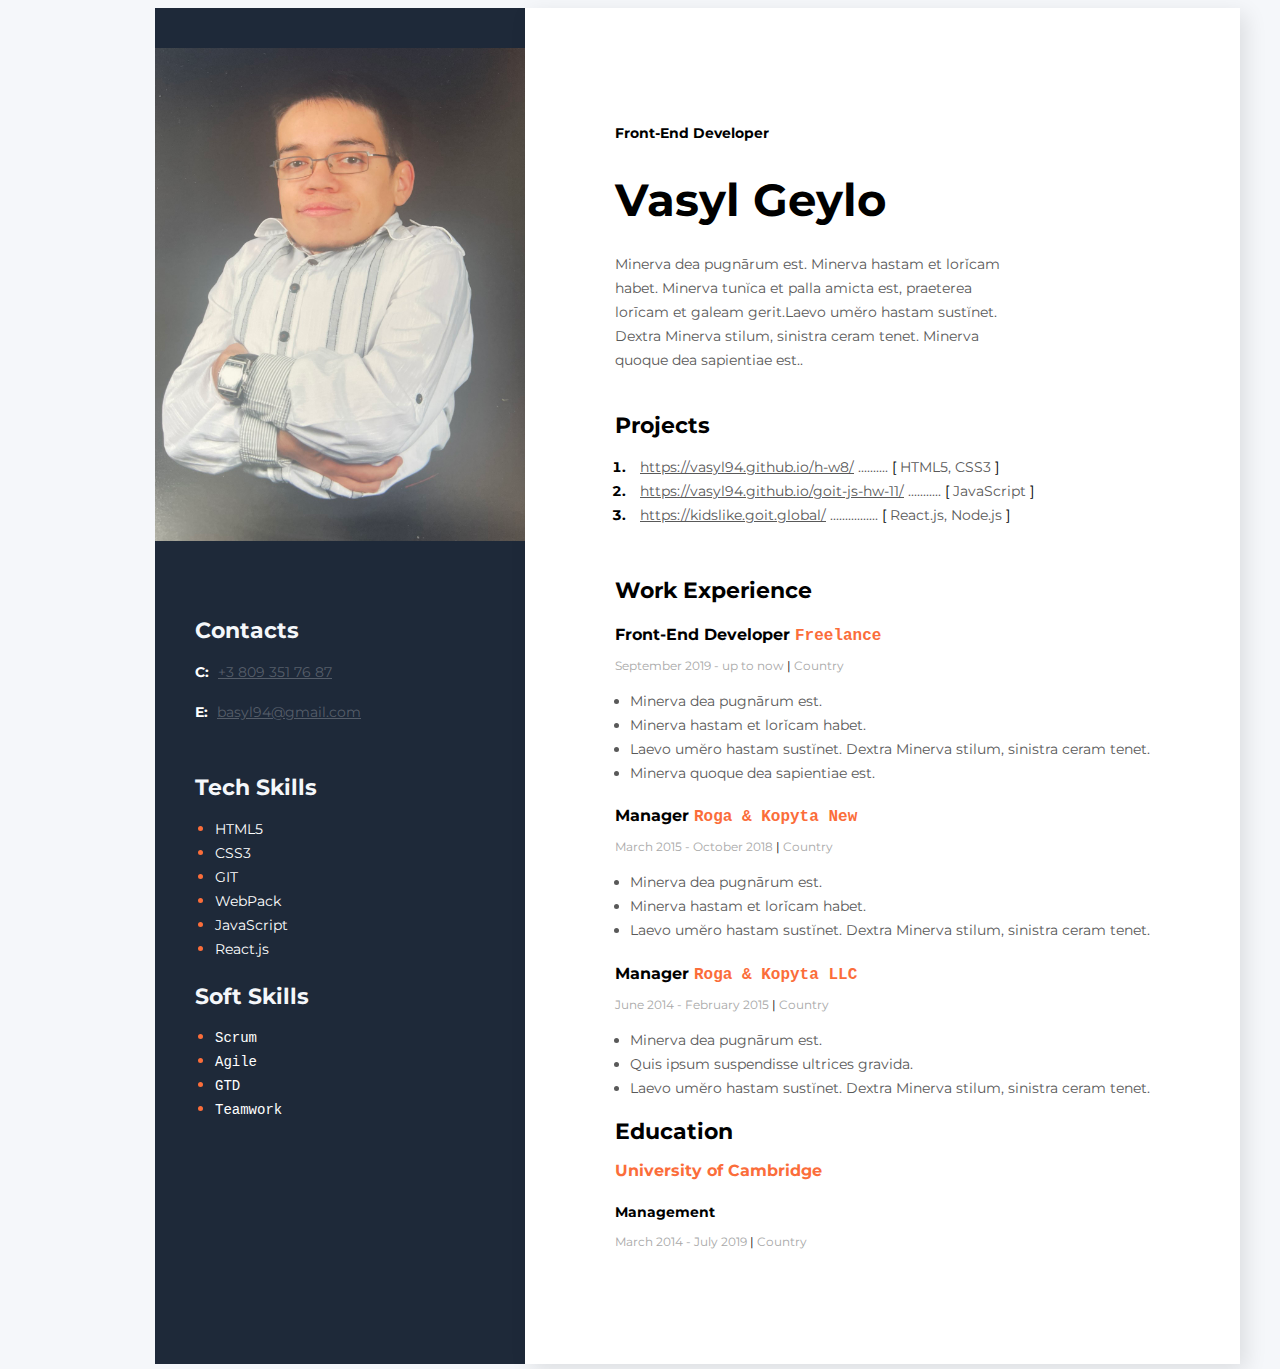
==== index.html @ 0d793c16 "1" ====
<!DOCTYPE html>
<html lang="en">
<head>
    <meta charset="UTF-8">
    <meta http-equiv="X-UA-Compatible" content="IE=edge">
    <meta name="viewport" content="width=device-width, initial-scale=1.0">
    <link rel="preconnect" href="https://fonts.googleapis.com">
    <link rel="preconnect" href="https://fonts.gstatic.com" crossorigin>
    <link href="https://fonts.googleapis.com/css2?family=Montserrat:ital,wght@0,700;1,400&display=swap" rel="stylesheet">
    <link rel="stylesheet" href="./css/styles.css">
    <title>Resume</title>
</head>
<body>
    <!--Main-->
    <div class="main">
        <!--Main ,content-->
        <div class="main-content">
            <!--aboud user-->
            <div class="aboud">
                <h2 class="aboud-position">Front-End Developer</h2>
        
                <h1 class="about-name">Vasyl Geylo</h1>
                <p class="about-description">
                    Minerva dea pugnārum est. Minerva hastam et lorǐcam habet. Minerva tunĭca et palla amicta est,
                    praeterea lorīcam et galeam gerit.Laevo umĕro hastam sustĭnet. 
                    Dextra Minerva stilum, sinistra ceram tenet. Minerva quoque dea sapientiae est..
                </p>
                 
            </div>
            <!--Projects-->
          <div class="Projects">
            <h3 class="ttitle">
                Projects
            </h3>
            <ol class="projects-list">
            <li class="projects-itme">
                <span class="projects">
                    <a href="https://vasyl94.github.io/h-w8/" class="projects-link">https://vasyl94.github.io/h-w8/</a>
                    ..........
                     <span class="projec-bracket">[</span> HTML5, CSS3  <span class="projec-bracket">]</span>    
                </span>
               
            </li>
            <li class="projects-itme">
                <span class="projects">
                    <a href="https://vasyl94.github.io/goit-js-hw-11/" class="projects-link">https://vasyl94.github.io/goit-js-hw-11/</a>
                ........... 
                <span class="projec-bracket">[</span> JavaScript <span class="projec-bracket">]</span>
                </span>
               
            </li>
            <li class="projects-itme">
                <span class="projects">
                    <a href="https://kidslike.goit.global/" class="projects-link">https://kidslike.goit.global/</a>
                    ................  
                    <span class="projec-bracket">[</span> React.js, Node.js <span class="projec-bracket">]</span>  
                </span>
                
            </li>
            </ol>
          </div>
          <!--Work--> 
          <div class="work">
            <h3 class="ttitle"> Work Experience</h3>
            <!--company 1-->
            <div>
             <h4 class="work-position">Front-End Developer <samp class="organization">Freelance</samp> </h4>
                <p class="period">September 2019 - up to now <span class="line">|</span>     Country</p>
                <ul class="work-list">
                    <li class="work-list-item">Minerva dea pugnārum est. </li>
                    <li class="work-list-item">Minerva hastam et lorǐcam habet.</li>
                    <li class="work-list-item">Laevo umĕro hastam sustĭnet. Dextra Minerva stilum, sinistra ceram tenet.</li>
                    <li class="work-list-item">Minerva quoque dea sapientiae est. </li>
                </ul>
            </div>
            <!--Company 2-->  
          <h4 class="work-position">Manager  <samp class="organization">Roga & Kopyta New</samp></h4>
          <p class="period">March 2015 - October 2018  <span class="line">|</span>  Country</p>
          <ul class="work-list">
              <li class="work-list-item">Minerva dea pugnārum est. 
            </li>
              <li class="work-list-item">Minerva hastam et lorǐcam habet.</li>
              <li class="work-list-item">Laevo umĕro hastam sustĭnet. Dextra Minerva stilum, sinistra ceram tenet.</li>
          </ul>
        <!--Company 3-->   
      <h4 class="work-position">Manager  <samp class="organization">Roga & Kopyta LLC</samp> </h4>
      <p class="period">June 2014 - February 2015 <span class="line">|</span>  Country</p>
      <ul class="work-list">
          <li class="work-list-item">Minerva dea pugnārum est.  
        </li>
          <li class="work-list-item">Quis ipsum suspendisse ultrices gravida.</li>
          <li class="work-list-item">Laevo umĕro hastam sustĭnet. Dextra Minerva stilum, sinistra ceram tenet.</li>
      </ul> 
    </div>
        <!--Education-->
        <div class="education">
        <h2 class="ttitle">Education</h2>
        <h3 class="abot-name2">University of Cambridge</h3>
        <h5 class="about-name3">Management</h5>
        <p class="period">March 2014 - July 2019  <span class="line">|</span>  Country</p>
      </div>
        </div>
        <!--Sidebar-->
        <aside class="sidebar">
           <img src="img/Foto.jpg" alt="user photo" class="photo">
            <!--Conact-->
            <div class="contact">
                <h3 class="sidebar-titel">Contacts</h3>
                <div>
                    <p>
                    <span class="contact-type">C:</span>
                     <a href="tel+3 809 351 76 87" class="contact-link">+3 809 351 76 87</a> 

                    </p>
                   <p>
                    <span class="contact-type">Е:</span>
                     <a href="mailto:basyl94@gmail.com" class="contact-link">basyl94@gmail.com</a>
                    
                </div>
            
            </div>
            <!--Tech skills-->
            <div class=" tech-skills">
                <h3 class="sidebar-titel">Tech Skills</h3>
                <ul class="tech-skills-list">
                    <li class="tech-skills-item"> <span class="tech-skills-text">HTML5</span> </li>
                    <li class="tech-skills-item"><span class="tech-skills-text">CSS3</span>  </li>
                    <li class="tech-skills-item"><span class="tech-skills-text">GIT</span>  </li>
                    <li class="tech-skills-item"><span class="tech-skills-text">WebPack</span>  </li>
                    <li class="tech-skills-item"><span class="tech-skills-text">JavaScript</span>  </li>
                    <li class="tech-skills-item"><span class="tech-skills-text">React.js</span>  </li>
                
                </ul>
            </div>
            <!--Soft Skills-->
            <div class="soft-skills">
                <h3 class="sidebar-titel ">Soft Skills</h3>
                <ul class="soft-skills-list">
                    <li class="soft-skills-item"> <samp class="soft-skills-text">Scrum</samp> </li>
                    <li class="soft-skills-item"> <samp class="soft-skills-text">Agile</samp> </li>
                    <li class="soft-skills-item"><samp class="soft-skills-text">GTD</samp>  </li>
                    <li class="soft-skills-item"><samp class="soft-skills-text">Teamwork</samp>  </li>
            
                </ul>
            </div>
        </aside>
    </div>
</body>

</html>
---- css/styles.css ----
body{
  font-family: 'Montserrat', sans-serif;
  background-color: #F5F7FA;
}
/* main styles */
.main{
  display: flex;
  flex-direction: row-reverse;
   width: 1200px;
  margin: 0 auto;
}
.main-content{
  background-color: #FFFFFF;
  box-shadow: 6px 6px 20px rgba(0, 0, 0, 0.1);
  padding: 105px 90px;

}




.aboud{
  margin-bottom: 40px;
  
}
.aboud-position{ font-style: normal;
  font-weight: 700;
  font-size: 14px;
  line-height: 17px;
  color: #000000;
  margin-bottom: 20px;
  }
.about-name{ font-style: normal;
  font-weight: 700;
  font-size: 45px;
  line-height: 55px;
  color: #000000;
  margin-bottom: 25px;
  }

.about-description{font-style: normal;
  font-weight: 400;
  font-size: 14px;
  line-height: 24px;
  color: #595959;
  width: 400px;
  }

.Projects {
  margin-bottom: 50px;
  

}
.ttitle{
  font-style: normal;
  font-weight: 700;
  font-size: 22px;
  line-height: 27px;
  color: #000000;
  margin-bottom: 10px;
 
}
.projects-list{
  padding: 0;
  margin-left: 15px;
}
.projects-itme{
  font-style: normal;
font-weight: 700;
font-size: 14px;
line-height: 24px;
color: #000000;

}
.projects, .projects-link{
  font-style: normal;
font-weight: 400;
font-size: 14px;
line-height: 24px;
color: #595959;
}
.projects-link{
  margin-left: 10px;
}

.projec-bracket{
  font-style: normal;
font-weight: 400;
font-size: 14px;
line-height: 24px;
color: #000000;
}
/* work styles */
.work{
 
}
.work-position{
  font-style: normal;
font-weight: 700;
font-size: 16px;
line-height: 20px;
color: #000000;
margin-bottom: 10px;
}

.organization{
  font-style: normal;
font-weight: 700;
font-size: 16px;
line-height: 20px;
color: #FB6D3A;
}
.period{
  font-style: normal;
font-weight: 400;
font-size: 12px;
line-height: 15px;
color: #A8A8A8;
margin-bottom: 10px;
}
.line{
  font-style: normal;
font-weight: 400;
font-size: 12px;
line-height: 15px;
color: #000000;
}
.work-list{
  padding: 0;
  margin-left: 15px;
}
.work-list-item{
  font-style: normal;
font-weight: 400;
font-size: 14px;
line-height: 24px;
color: #595959;

}

/* education styles */
.education{
}

.abot-name2{font-style: normal;
  font-weight: 700;
  font-size: 16px;
  line-height: 20px;
  color: #FB6D3A;
  margin-bottom: 11px;
  }
.about-name3{
  font-style: normal;
font-weight: 700;
font-size: 14px;
line-height: 17px;
color: #000000;
margin-bottom: 13px;
}


/* sidebar styles */
.sidebar{
  background-color: #1E2939;
  padding-top: 40px;
  width: 370px;
}

.photo{
  width: 370px;
  margin-bottom: 50px;
}
.contact,
.tech-skills
{
  margin-left: 40px;
}
.contact{
  margin-bottom: 50px;
}

.sidebar-titel{
  color: #F5F7FA;
  font-style: normal;
  font-weight: 700;
  font-size: 22px;
  line-height: 27px;
  margin-bottom: 10px;
}
.contact-type{
font-style: normal;
font-weight: 700;
font-size: 14px;
line-height: 24px;
color: #FFFFFF;
margin-right: 5px;
}
.contact-link{
font-style: normal;
font-weight: 400;
font-size: 14px;
line-height: 24px;
color: #565e6a;
}

.tech-skills-list{
  color: #FFFFFF;
  padding: 0px;
  margin-left: 20px;
}
.tech-skills-item{
  color: #FB6D3A;
}
.tech-skills-text{
  color: #FFFFFF;
  font-style: normal;
  font-weight: 400;
  font-size: 14px;
  line-height: 24px;
}

.soft-skills{
  margin-left: 40px;
}

.soft-skills-list{
  color: #FFFFFF;
  padding: 0px;
  margin-left: 20px;
}
.soft-skills-item{
  color: #FB6D3A;
}
.soft-skills-text{
  color: #FFFFFF;
  font-style: normal;
  font-weight: 400;
  font-size: 14px;
  line-height: 24px;
}
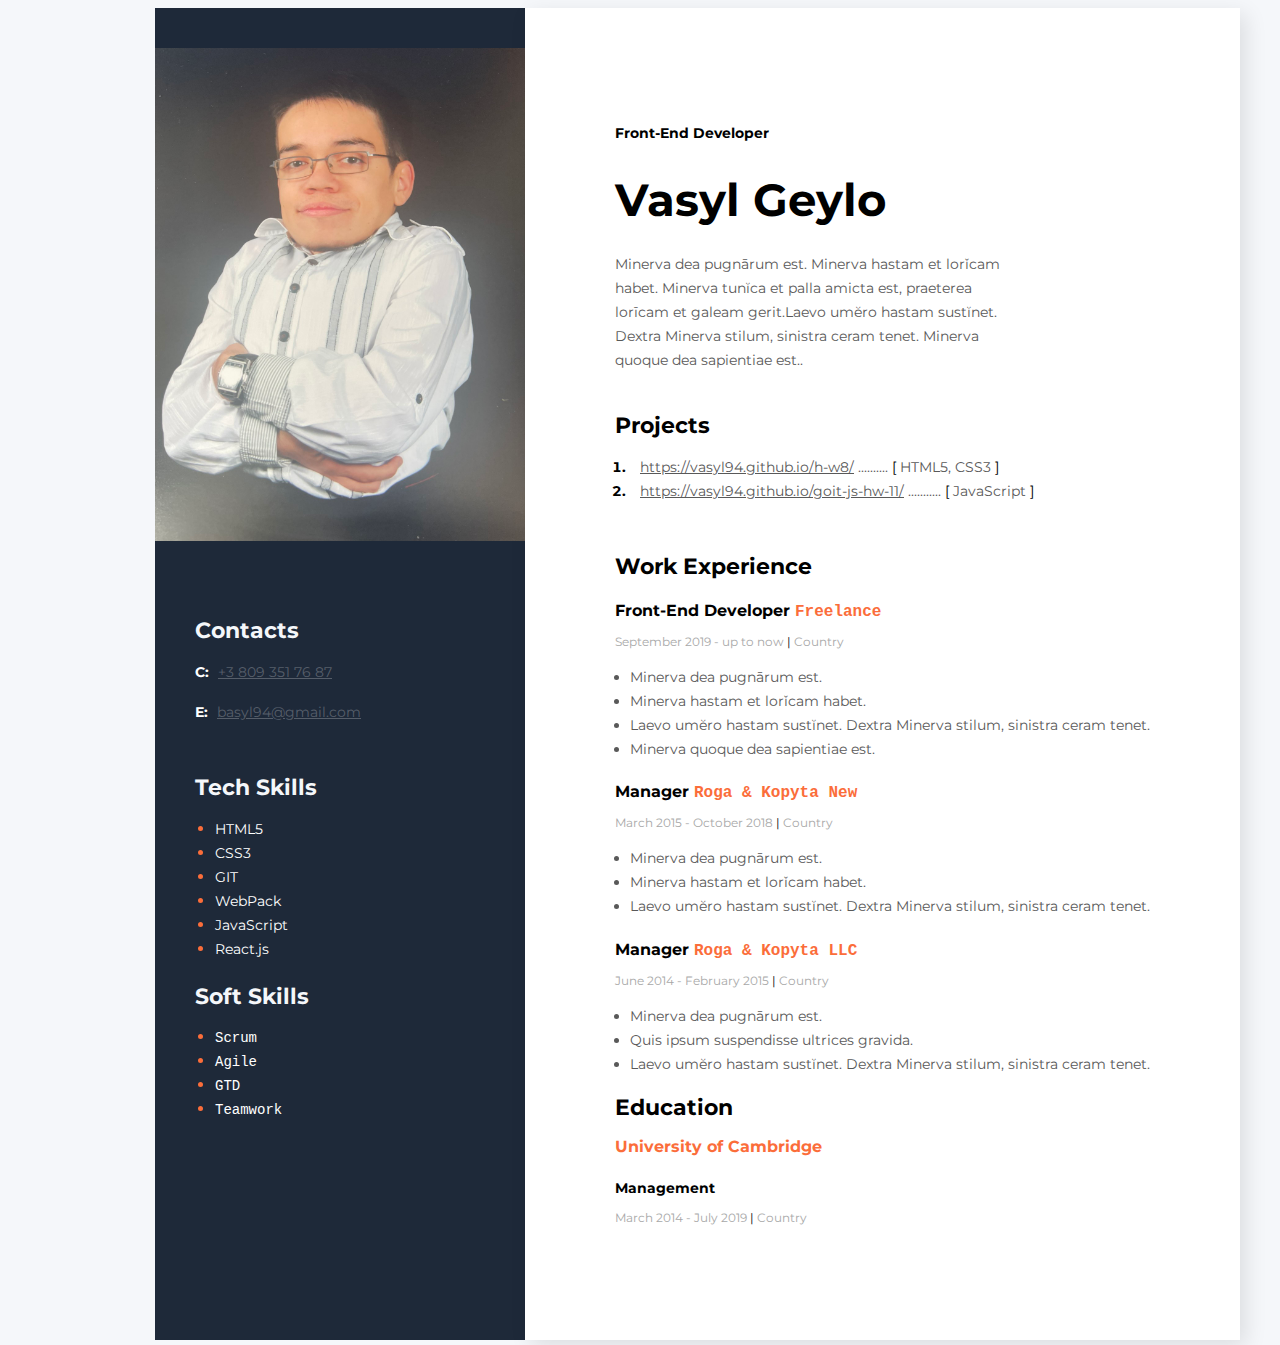
==== commit 29f973e2: "1" ====
--- a/index.html
+++ b/index.html
@@ -48,14 +48,6 @@
                 <span class="projec-bracket">[</span> JavaScript <span class="projec-bracket">]</span>
                 </span>
                
-            </li>
-            <li class="projects-itme">
-                <span class="projects">
-                    <a href="https://kidslike.goit.global/" class="projects-link">https://kidslike.goit.global/</a>
-                    ................  
-                    <span class="projec-bracket">[</span> React.js, Node.js <span class="projec-bracket">]</span>  
-                </span>
-                
             </li>
             </ol>
           </div>
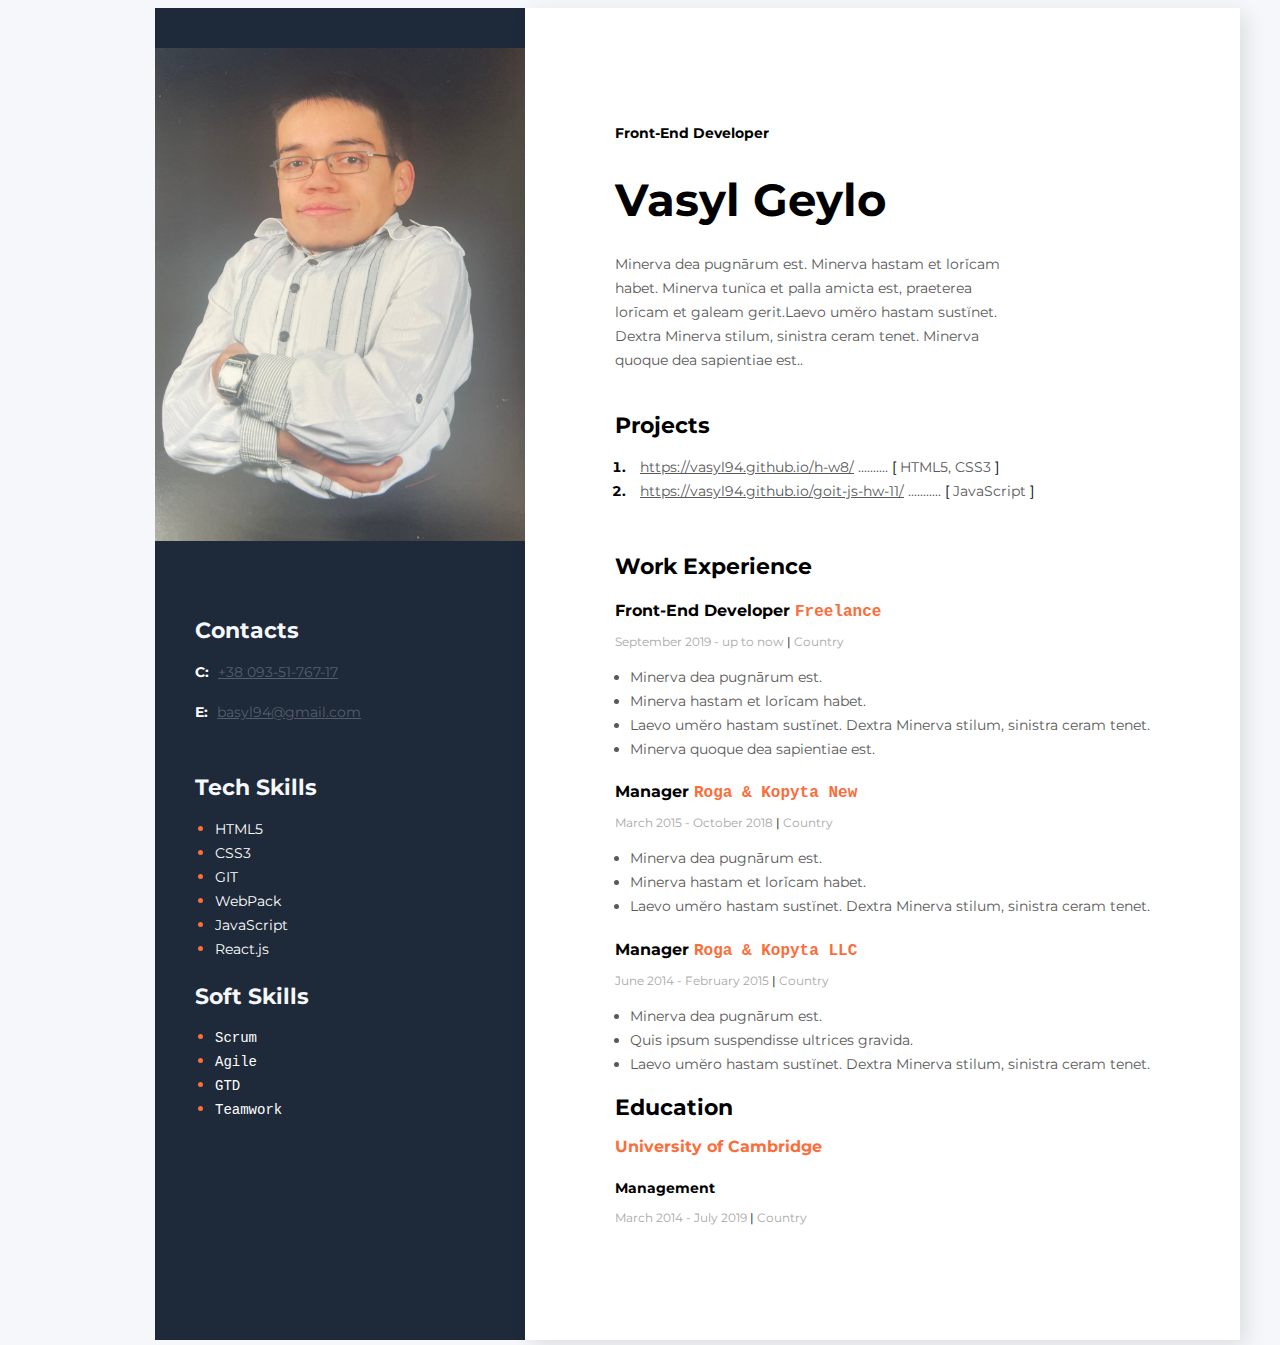
==== commit ea37ab6b: "1" ====
--- a/index.html
+++ b/index.html
@@ -101,7 +101,7 @@
                 <div>
                     <p>
                     <span class="contact-type">C:</span>
-                     <a href="tel+3 809 351 76 87" class="contact-link">+3 809 351 76 87</a> 
+                     <a href="tel+38 093-51-767-17" class="contact-link">+38 093-51-767-17</a> 
 
                     </p>
                    <p>
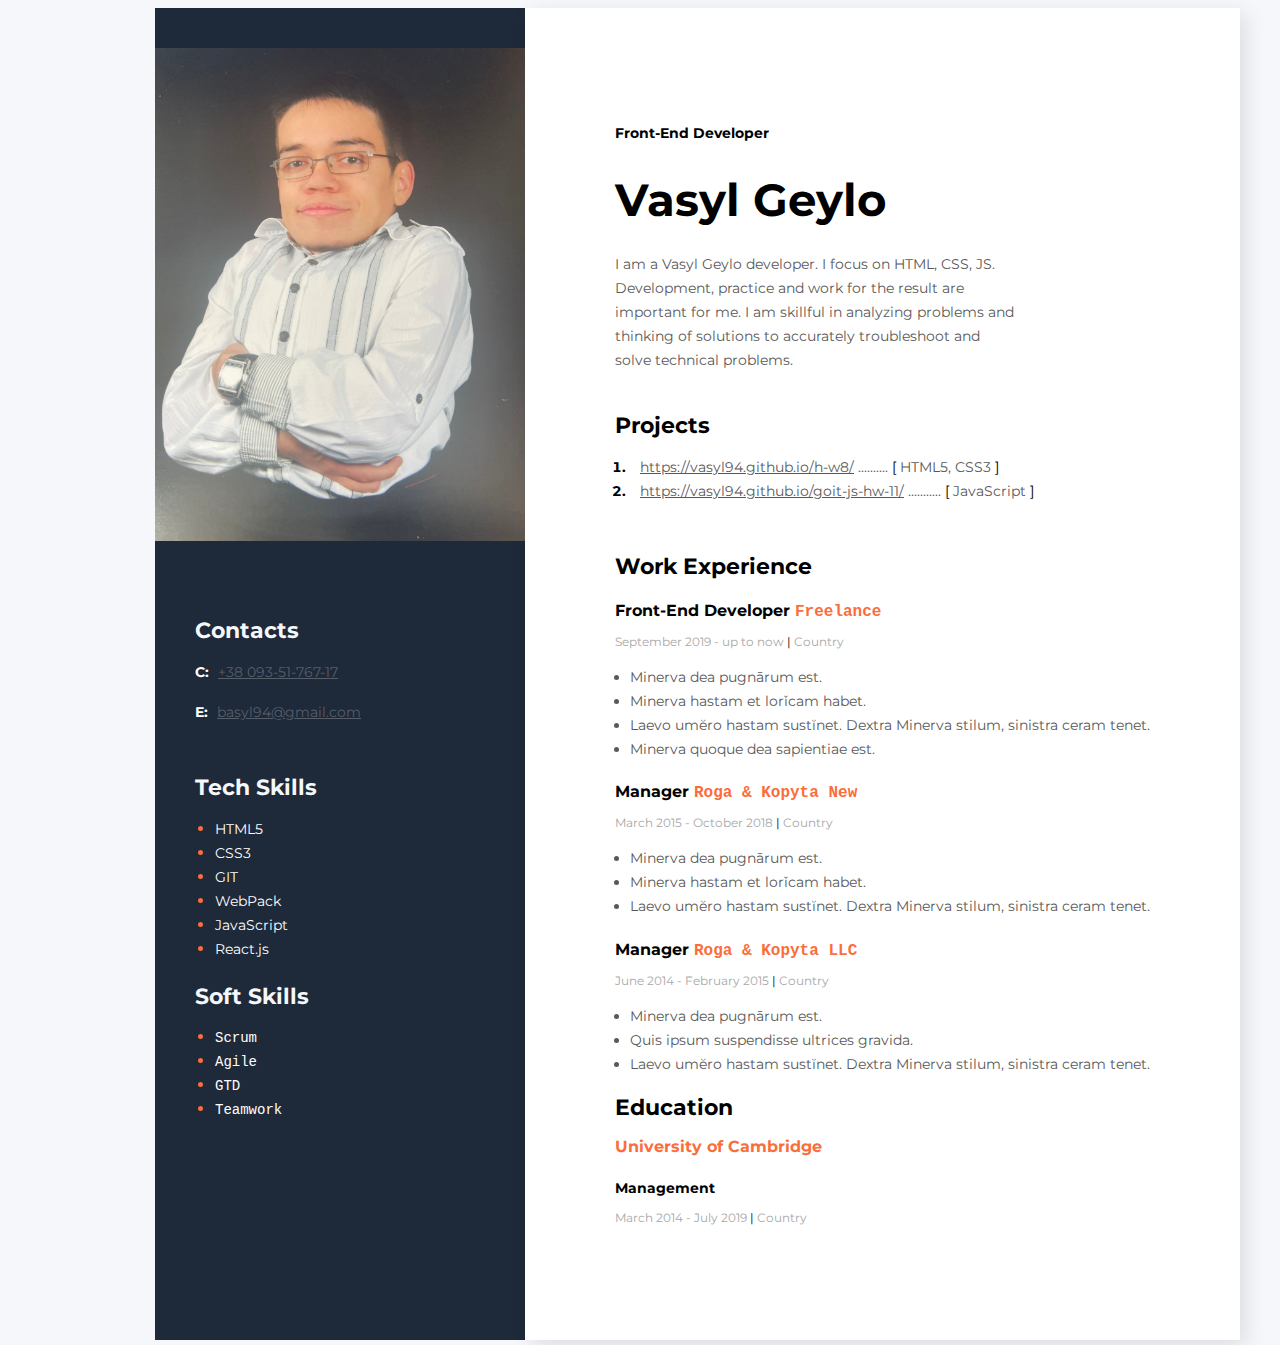
==== commit 7e7e186d: "1" ====
--- a/index.html
+++ b/index.html
@@ -21,9 +21,12 @@
         
                 <h1 class="about-name">Vasyl Geylo</h1>
                 <p class="about-description">
-                    Minerva dea pugnārum est. Minerva hastam et lorǐcam habet. Minerva tunĭca et palla amicta est,
-                    praeterea lorīcam et galeam gerit.Laevo umĕro hastam sustĭnet. 
-                    Dextra Minerva stilum, sinistra ceram tenet. Minerva quoque dea sapientiae est..
+                    I am a Vasyl Geylo developer. I focus on
+                   HTML, CSS, JS. Development,
+                   practice and work for the result are important for
+                   me. I am skillful in analyzing problems and
+                   thinking of solutions to accurately troubleshoot
+                   and solve technical problems.
                 </p>
                  
             </div>
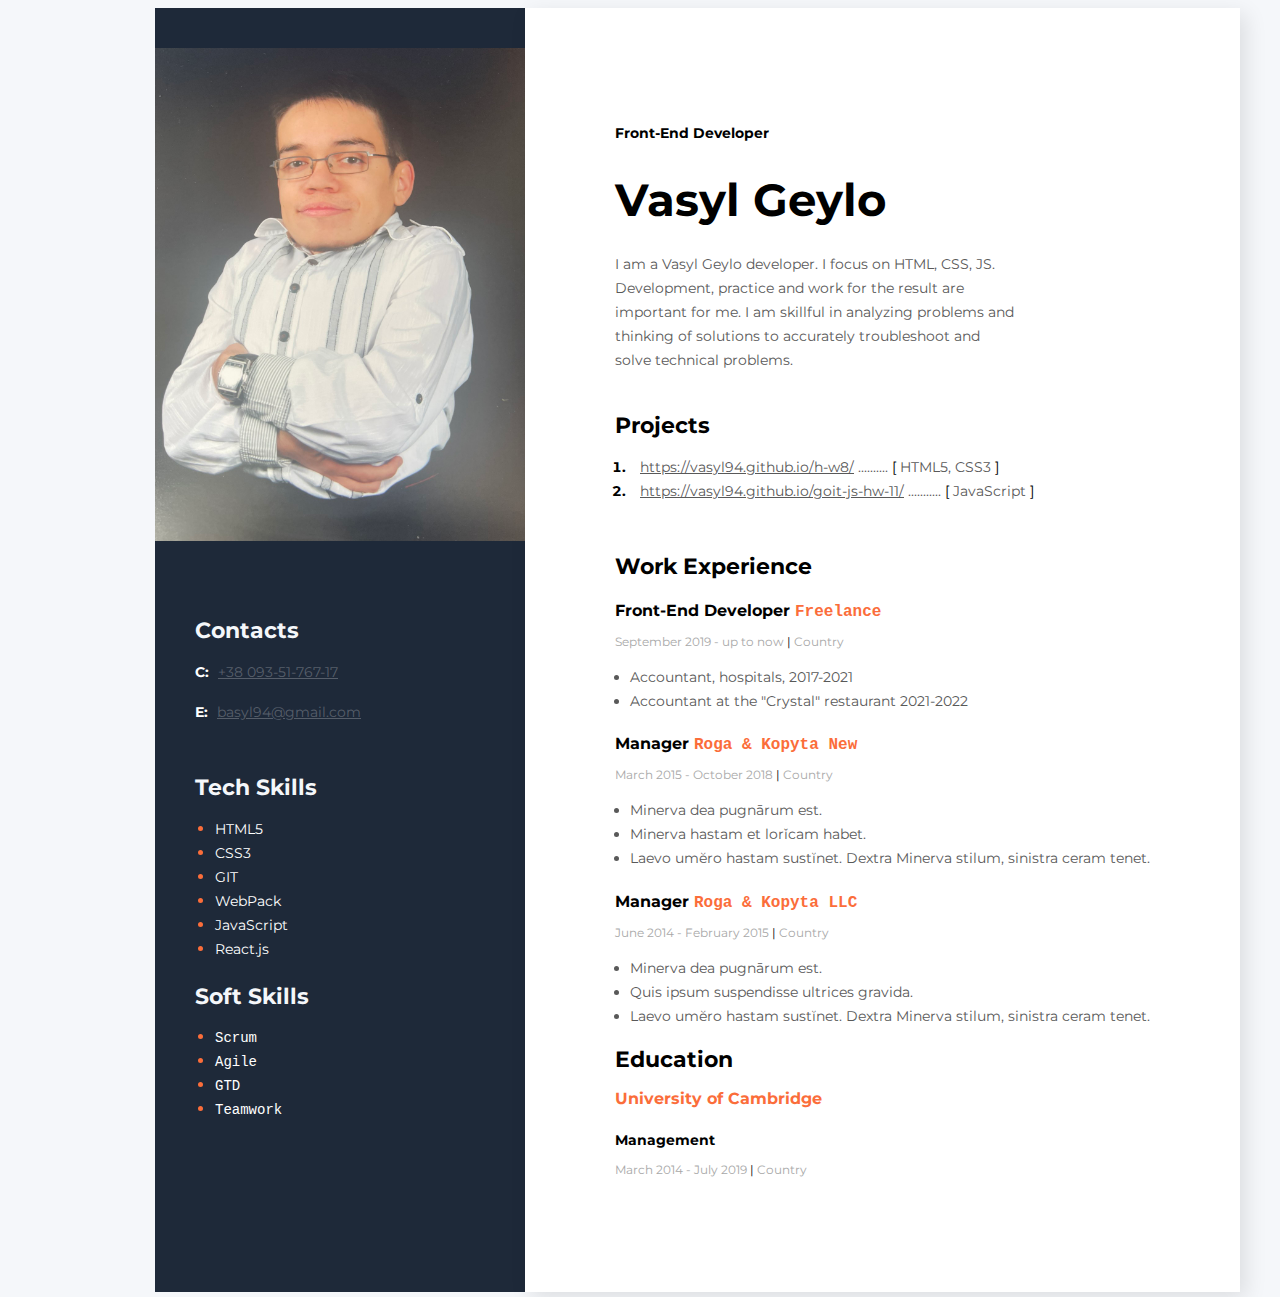
==== commit 932f178d: "1" ====
--- a/index.html
+++ b/index.html
@@ -62,10 +62,10 @@
              <h4 class="work-position">Front-End Developer <samp class="organization">Freelance</samp> </h4>
                 <p class="period">September 2019 - up to now <span class="line">|</span>     Country</p>
                 <ul class="work-list">
-                    <li class="work-list-item">Minerva dea pugnārum est. </li>
-                    <li class="work-list-item">Minerva hastam et lorǐcam habet.</li>
-                    <li class="work-list-item">Laevo umĕro hastam sustĭnet. Dextra Minerva stilum, sinistra ceram tenet.</li>
-                    <li class="work-list-item">Minerva quoque dea sapientiae est. </li>
+                    <li class="work-list-item">Accountant, hospitals, 2017-2021
+                          </li>
+                    <li class="work-list-item">Accountant at the "Crystal" restaurant
+                        2021-2022</li>
                 </ul>
             </div>
             <!--Company 2-->  
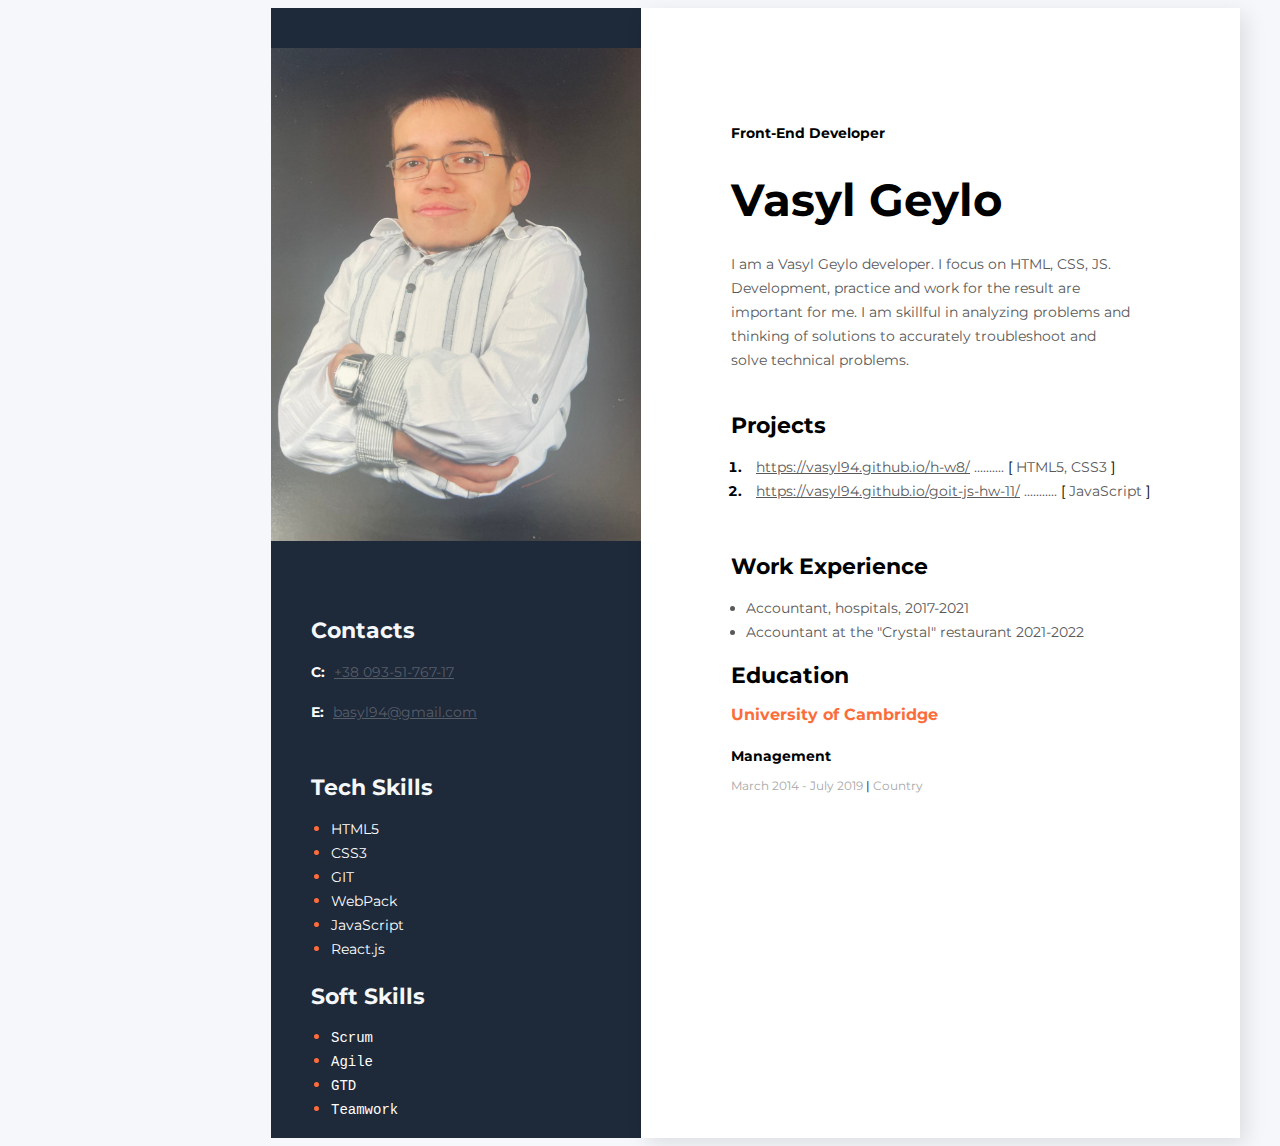
==== commit 17f627f8: "1" ====
--- a/index.html
+++ b/index.html
@@ -59,8 +59,6 @@
             <h3 class="ttitle"> Work Experience</h3>
             <!--company 1-->
             <div>
-             <h4 class="work-position">Front-End Developer <samp class="organization">Freelance</samp> </h4>
-                <p class="period">September 2019 - up to now <span class="line">|</span>     Country</p>
                 <ul class="work-list">
                     <li class="work-list-item">Accountant, hospitals, 2017-2021
                           </li>
@@ -68,24 +66,7 @@
                         2021-2022</li>
                 </ul>
             </div>
-            <!--Company 2-->  
-          <h4 class="work-position">Manager  <samp class="organization">Roga & Kopyta New</samp></h4>
-          <p class="period">March 2015 - October 2018  <span class="line">|</span>  Country</p>
-          <ul class="work-list">
-              <li class="work-list-item">Minerva dea pugnārum est. 
-            </li>
-              <li class="work-list-item">Minerva hastam et lorǐcam habet.</li>
-              <li class="work-list-item">Laevo umĕro hastam sustĭnet. Dextra Minerva stilum, sinistra ceram tenet.</li>
-          </ul>
-        <!--Company 3-->   
-      <h4 class="work-position">Manager  <samp class="organization">Roga & Kopyta LLC</samp> </h4>
-      <p class="period">June 2014 - February 2015 <span class="line">|</span>  Country</p>
-      <ul class="work-list">
-          <li class="work-list-item">Minerva dea pugnārum est.  
-        </li>
-          <li class="work-list-item">Quis ipsum suspendisse ultrices gravida.</li>
-          <li class="work-list-item">Laevo umĕro hastam sustĭnet. Dextra Minerva stilum, sinistra ceram tenet.</li>
-      </ul> 
+            
     </div>
         <!--Education-->
         <div class="education">
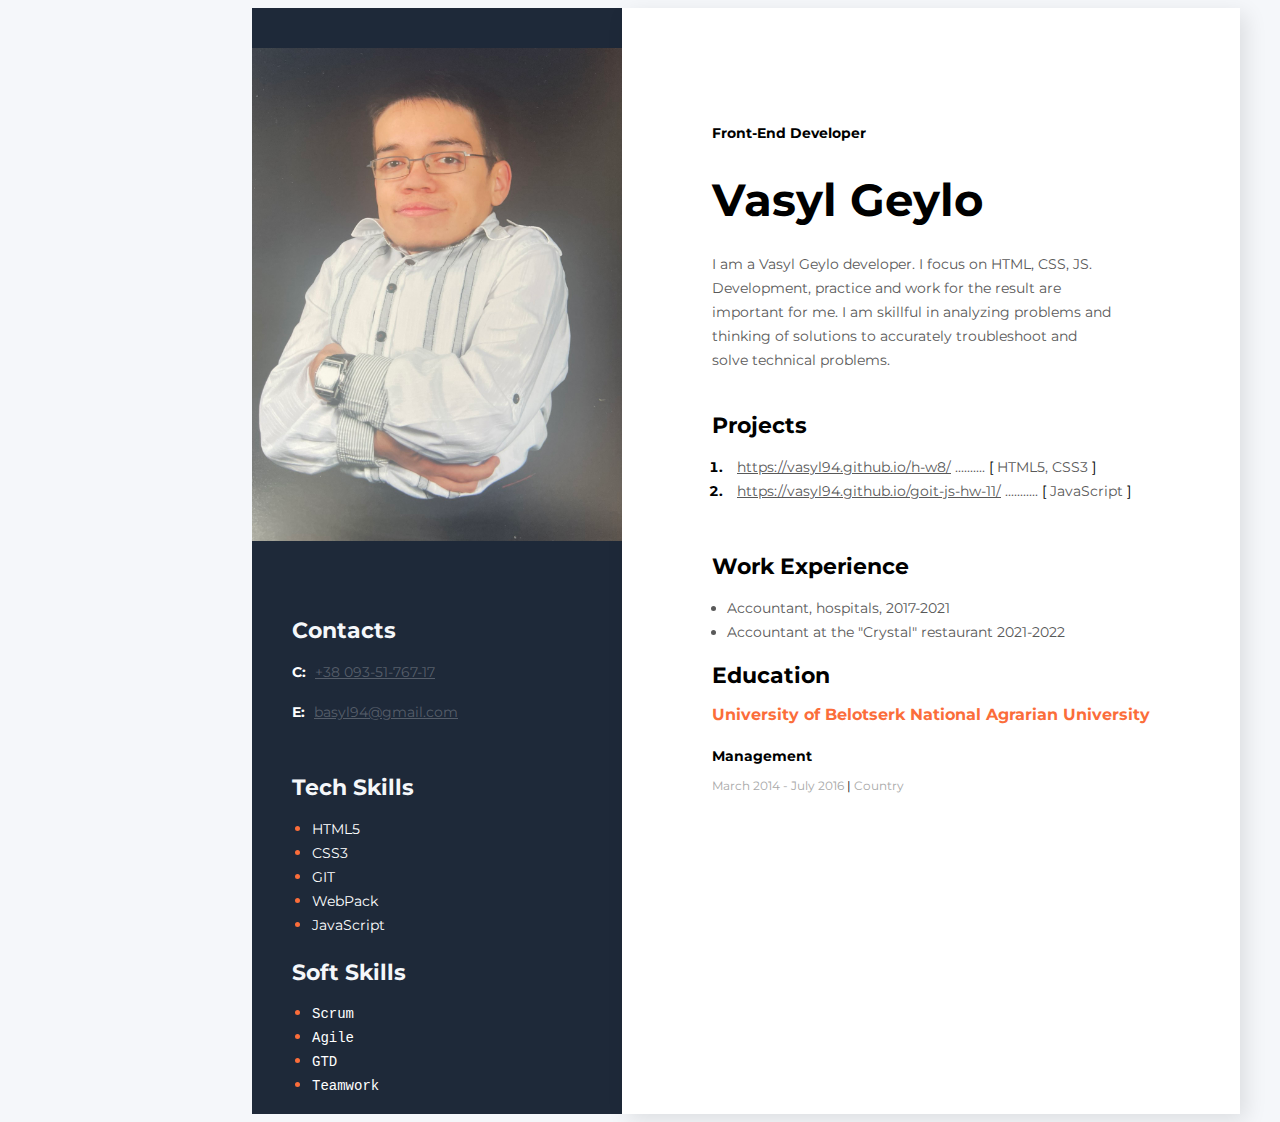
==== commit 91b30e90: "1" ====
--- a/index.html
+++ b/index.html
@@ -71,9 +71,9 @@
         <!--Education-->
         <div class="education">
         <h2 class="ttitle">Education</h2>
-        <h3 class="abot-name2">University of Cambridge</h3>
+        <h3 class="abot-name2">University of Belotserk National Agrarian University</h3>
         <h5 class="about-name3">Management</h5>
-        <p class="period">March 2014 - July 2019  <span class="line">|</span>  Country</p>
+        <p class="period">March 2014 - July 2016  <span class="line">|</span>  Country</p>
       </div>
         </div>
         <!--Sidebar-->
@@ -104,7 +104,6 @@
                     <li class="tech-skills-item"><span class="tech-skills-text">GIT</span>  </li>
                     <li class="tech-skills-item"><span class="tech-skills-text">WebPack</span>  </li>
                     <li class="tech-skills-item"><span class="tech-skills-text">JavaScript</span>  </li>
-                    <li class="tech-skills-item"><span class="tech-skills-text">React.js</span>  </li>
                 
                 </ul>
             </div>
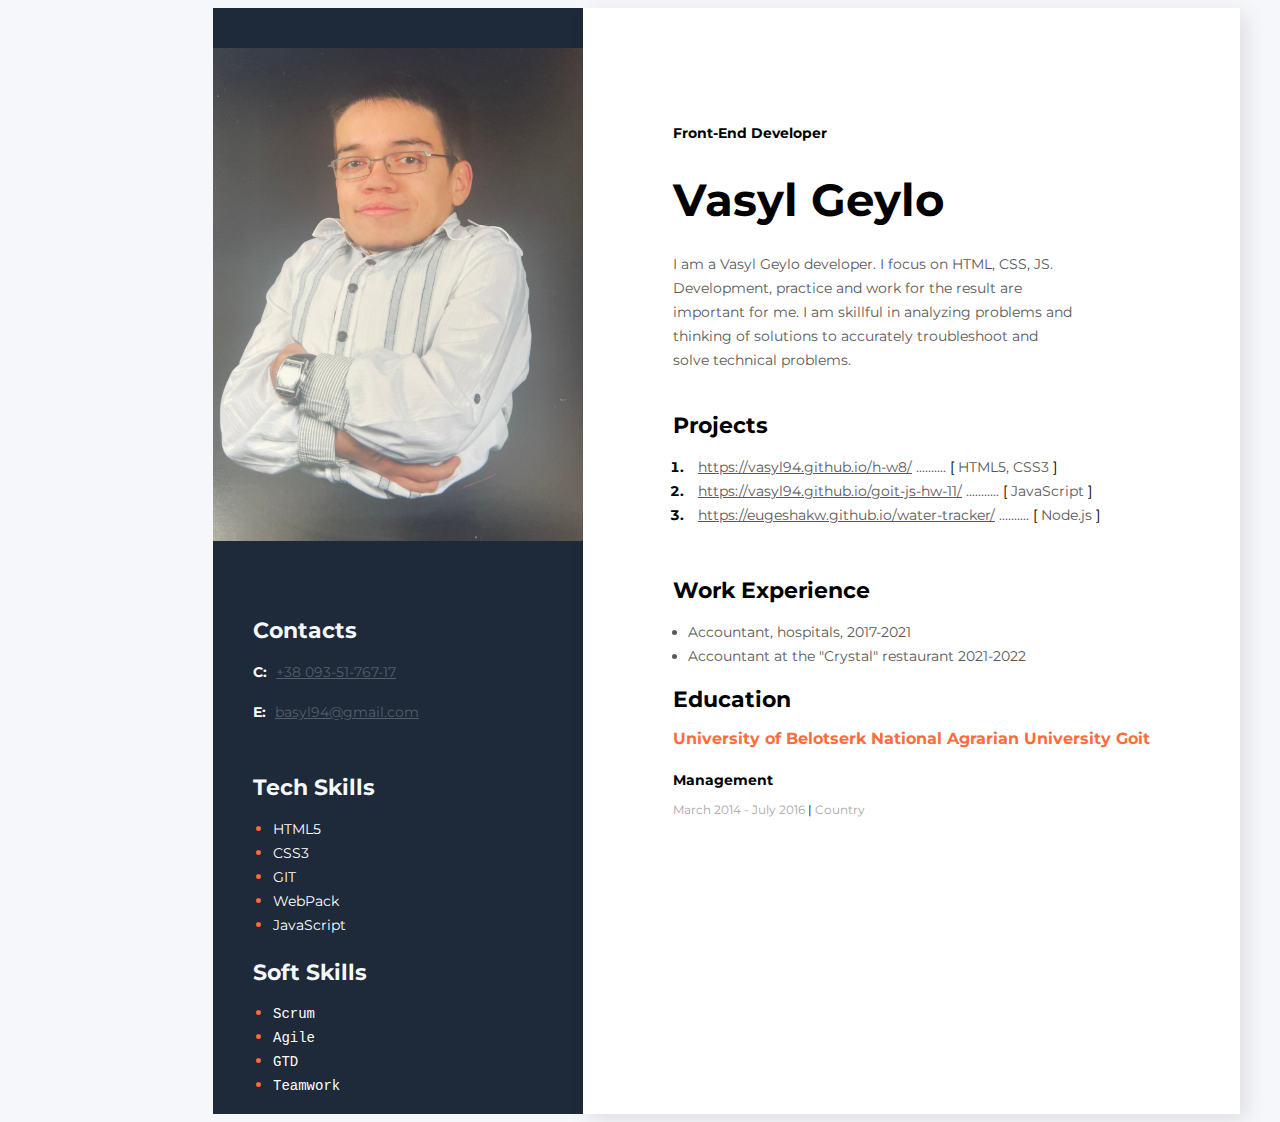
==== commit ced1c68f: "12" ====
--- a/index.html
+++ b/index.html
@@ -42,6 +42,7 @@
                     ..........
                      <span class="projec-bracket">[</span> HTML5, CSS3  <span class="projec-bracket">]</span>    
                 </span>
+
                
             </li>
             <li class="projects-itme">
@@ -51,6 +52,13 @@
                 <span class="projec-bracket">[</span> JavaScript <span class="projec-bracket">]</span>
                 </span>
                
+            </li>
+            <li class="projects-itme">
+                <span class="projects">
+                    <a href="https://eugeshakw.github.io/water-tracker/" class=" projects-link">https://eugeshakw.github.io/water-tracker/</a>
+                    ..........
+                 <span class="projec-bracket">[</span> Node.js  <span class="projec-bracket">]</span>    
+            </span>
             </li>
             </ol>
           </div>
@@ -71,7 +79,9 @@
         <!--Education-->
         <div class="education">
         <h2 class="ttitle">Education</h2>
-        <h3 class="abot-name2">University of Belotserk National Agrarian University</h3>
+        <h3 class="abot-name2">University of Belotserk National Agrarian University
+            Goit 
+        </h3>
         <h5 class="about-name3">Management</h5>
         <p class="period">March 2014 - July 2016  <span class="line">|</span>  Country</p>
       </div>
